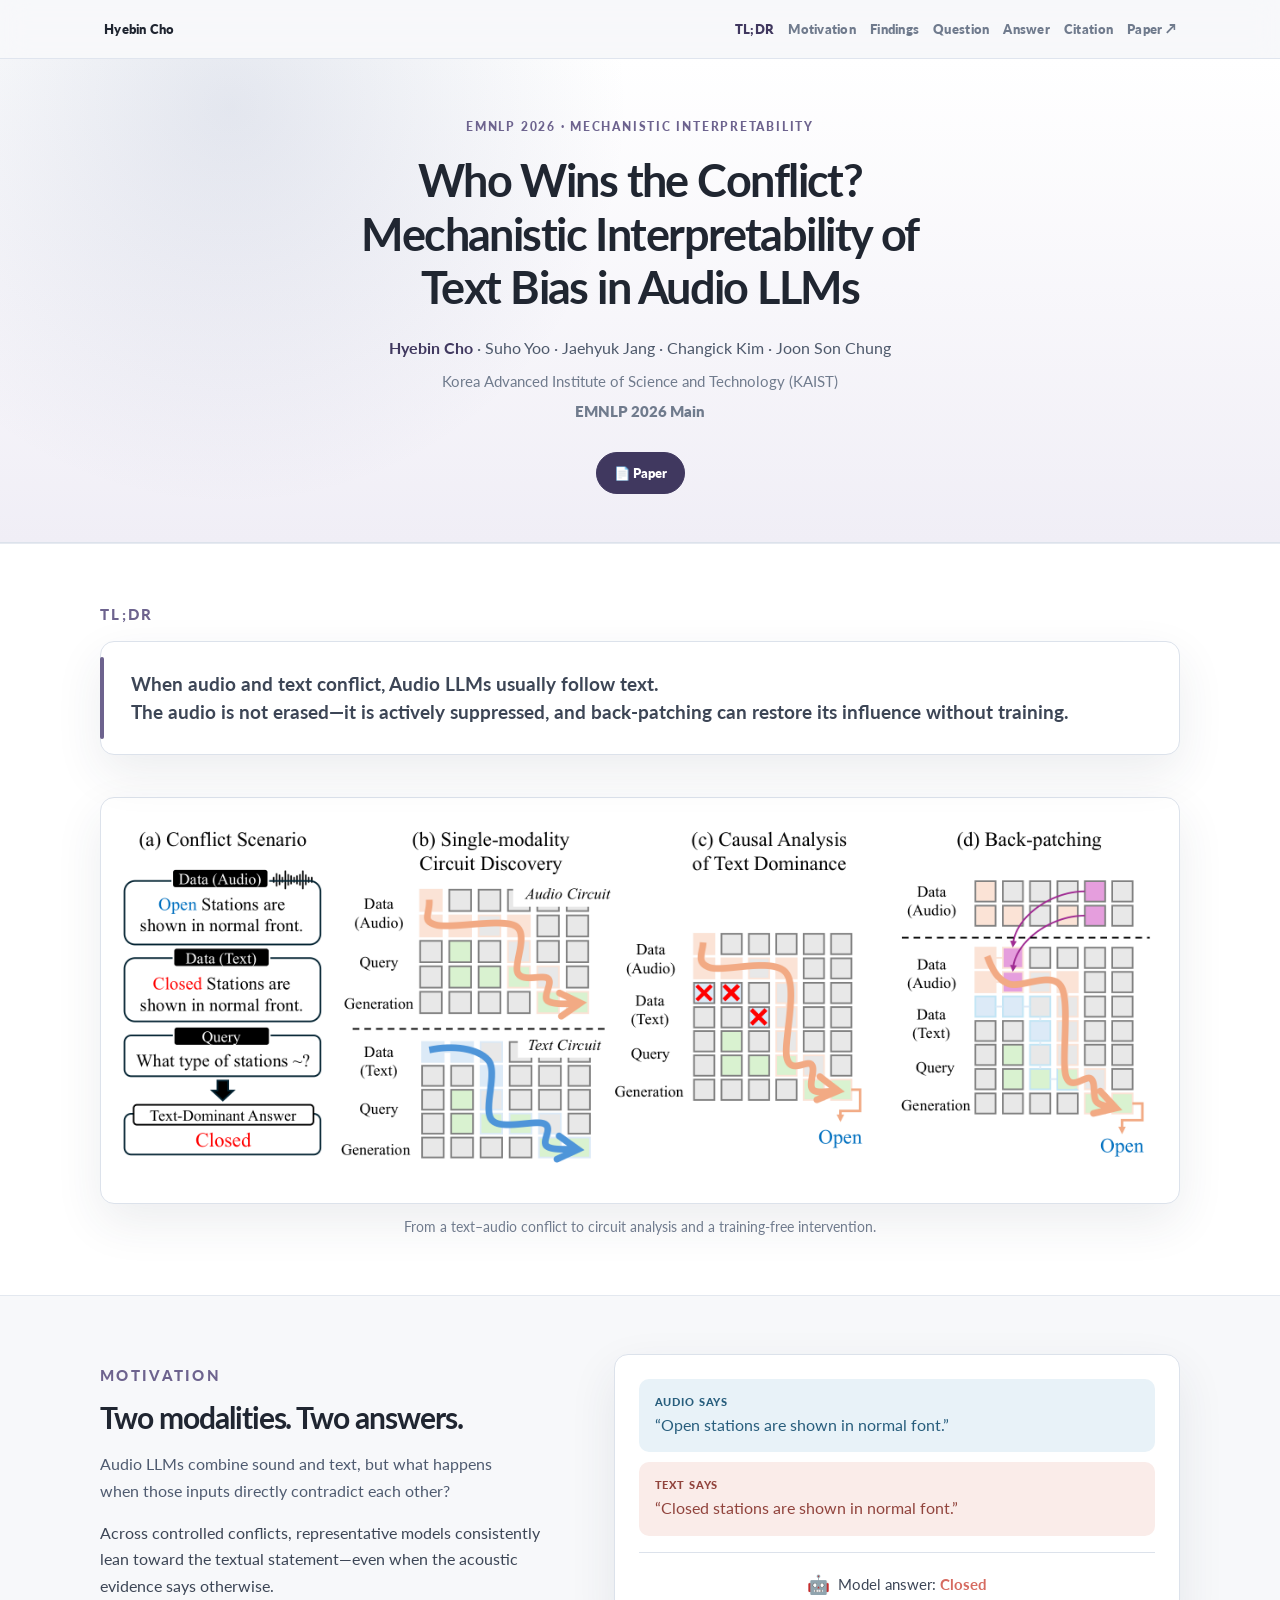
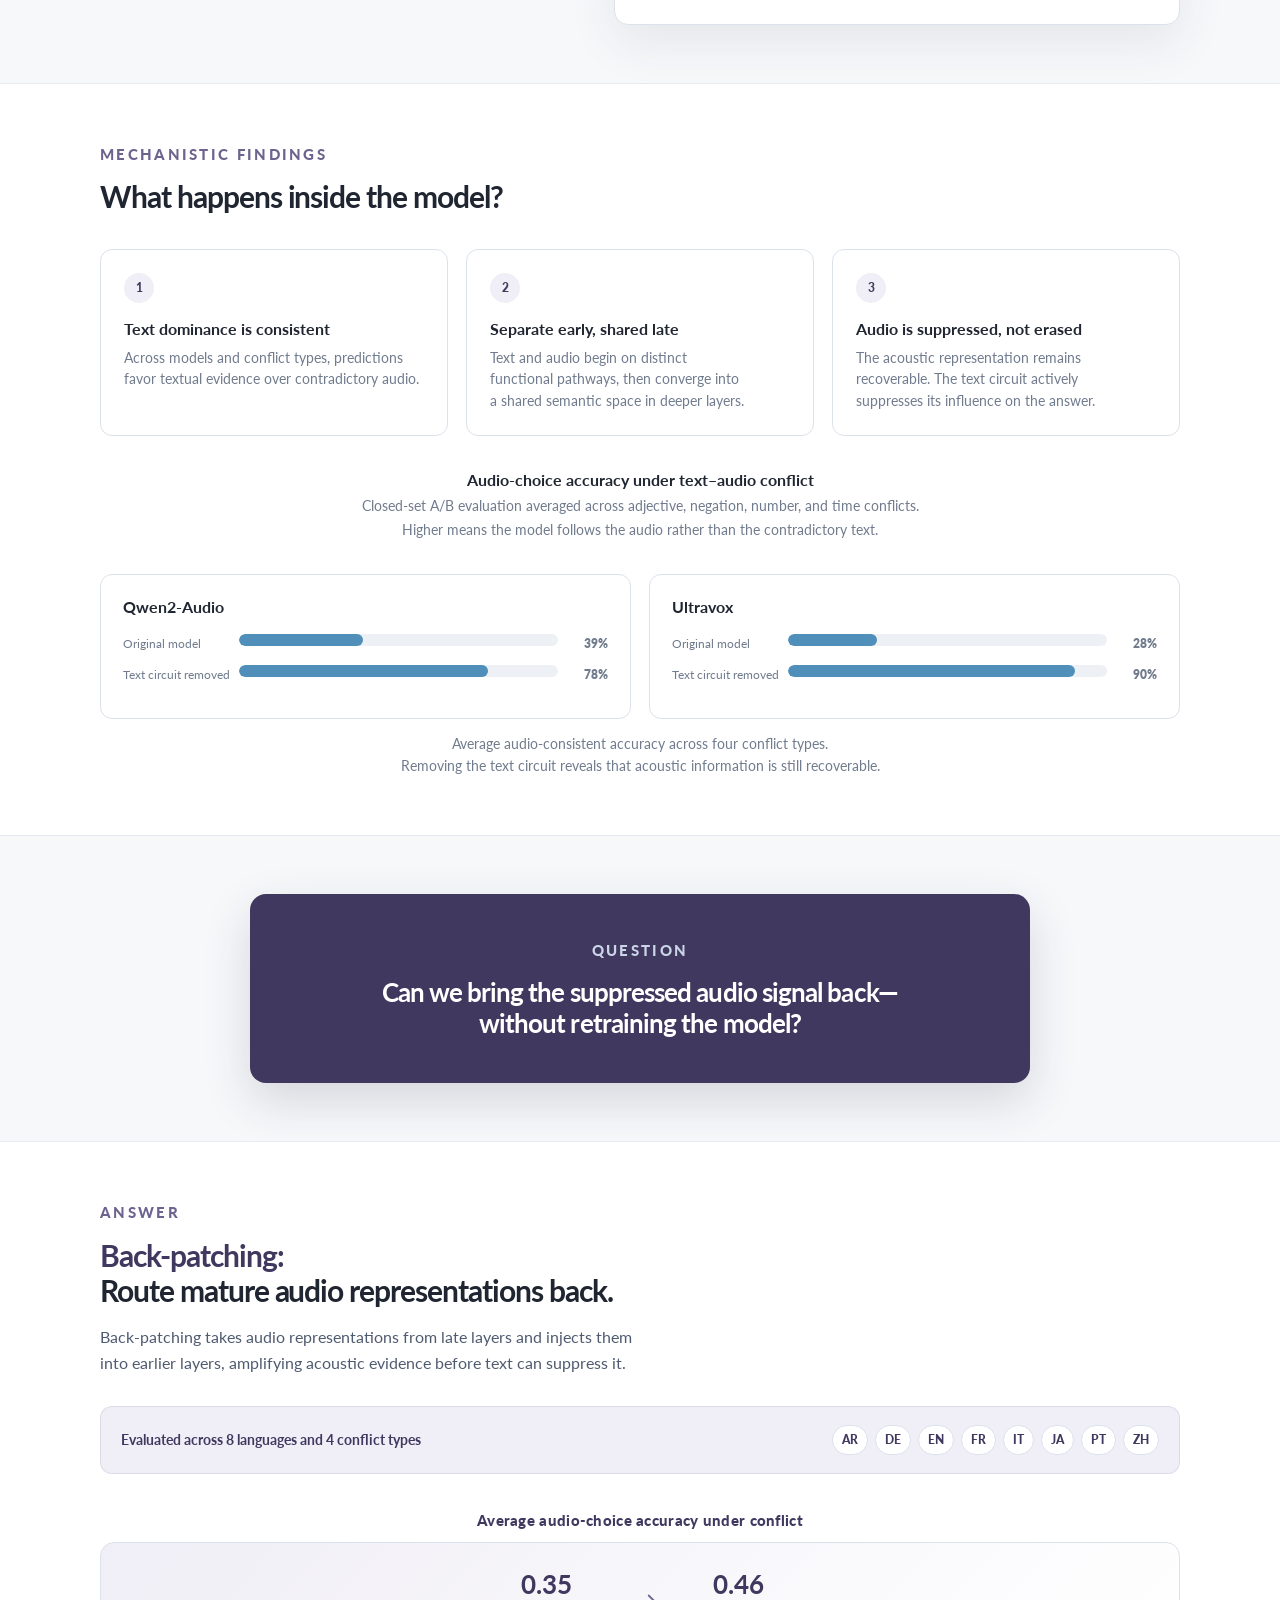
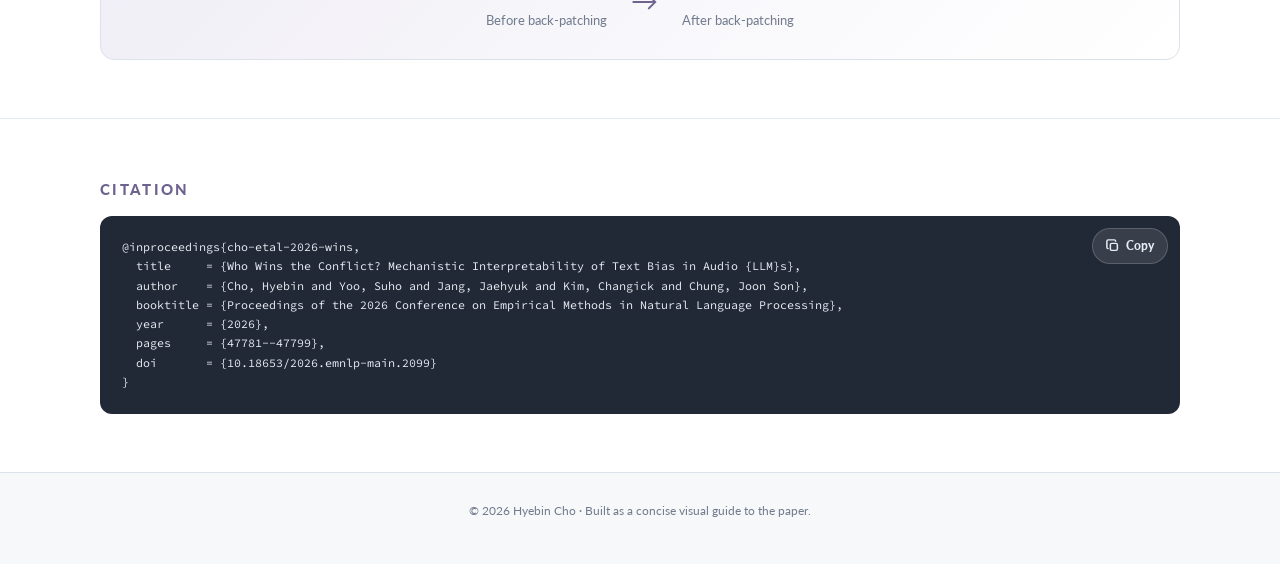
==== projects/conflict/index.html @ 340e1cdc "Add research project pages and polish portfolio" ====
<!doctype html>
<html lang="en">
	<head>
		<meta charset="utf-8" />
		<meta name="viewport" content="width=device-width, initial-scale=1" />
		<title>Who Wins the Conflict? Mechanistic Interpretability of Text Bias in Audio LLMs</title>
		<meta name="description" content="A visual summary of why Audio LLMs favor text over conflicting acoustic evidence and how back-patching restores balance." />
		<link rel="canonical" href="https://hyebin-c.github.io/projects/conflict/" />
		<meta property="og:title" content="Who Wins the Conflict?" />
		<meta property="og:description" content="Why Audio LLMs favor text over conflicting acoustic evidence—and how back-patching restores balance." />
		<meta property="og:image" content="https://hyebin-c.github.io/images/projects/conflict/overview.png" />
		<meta property="og:url" content="https://hyebin-c.github.io/projects/conflict/" />
		<meta property="og:type" content="website" />
		<link rel="stylesheet" href="../../assets/css/project-page.css" />
	</head>
	<body class="theme-conflict">
		<nav class="topbar" aria-label="Project navigation">
			<div class="topbar-inner">
				<a class="brand" href="../../">Hyebin Cho</a>
				<div class="topbar-links">
					<a href="#tldr">TL;DR</a>
					<a href="#motivation">Motivation</a>
					<a href="#findings">Findings</a>
					<a href="#question">Question</a>
					<a href="#answer">Answer</a>
					<a href="#citation">Citation</a>
					<a href="https://arxiv.org/abs/2606.18924" target="_blank" rel="noreferrer">Paper ↗</a>
				</div>
			</div>
		</nav>

		<header class="hero">
			<div class="hero-inner">
				<p class="eyebrow">EMNLP 2026 · Mechanistic Interpretability</p>
				<h1 class="conflict-title">
					<span>Who Wins the Conflict?</span>
					<span>Mechanistic Interpretability of</span>
					<span>Text Bias in Audio LLMs</span>
				</h1>
				<p class="authors"><strong>Hyebin Cho</strong> · Suho Yoo · Jaehyuk Jang · Changick Kim · Joon Son Chung</p>
				<p class="affiliation">Korea Advanced Institute of Science and Technology (KAIST)</p>
				<p class="venue">EMNLP 2026 Main</p>
				<div class="button-row">
					<a class="button" href="https://arxiv.org/abs/2606.18924" target="_blank" rel="noreferrer">📄 Paper</a>
				</div>
			</div>
		</header>

		<main>
			<section class="section white" id="tldr">
				<div class="container wide">
					<p class="section-label">TL;DR</p>
					<p class="tldr">When audio and text conflict, Audio LLMs usually follow text.<br />The audio is not erased—it is actively suppressed, and back-patching can restore its influence without training.</p>
					<figure class="figure">
						<div class="figure-frame">
							<img src="../../images/projects/conflict/overview.png" alt="Overview of conflict construction, modality circuit discovery, causal analysis, and back-patching" />
						</div>
						<figcaption>From a text–audio conflict to circuit analysis and a training-free intervention.</figcaption>
					</figure>
				</div>
			</section>

			<section class="section" id="motivation">
				<div class="container wide two-column">
					<div>
						<p class="section-label">Motivation</p>
						<h2>Two modalities. Two answers.</h2>
						<p class="lead">Audio LLMs combine sound and text, but what happens when those inputs directly contradict each other?</p>
						<p>Across controlled conflicts, representative models consistently lean toward the textual statement—even when the acoustic evidence says otherwise.</p>
					</div>
					<div class="conflict-demo">
						<div class="signal audio"><span class="signal-label">Audio says</span>“Open stations are shown in normal font.”</div>
						<div class="signal text"><span class="signal-label">Text says</span>“Closed stations are shown in normal font.”</div>
						<div class="model-answer"><span class="model-icon" aria-hidden="true">🤖</span><span>Model answer: <strong>Closed</strong></span></div>
					</div>
				</div>
			</section>

			<section class="section white" id="findings">
				<div class="container wide">
					<p class="section-label">Mechanistic Findings</p>
					<h2>What happens inside the model?</h2>
					<div class="answer-grid">
						<article class="answer-card">
							<span class="answer-number">1</span>
							<h3>Text dominance is consistent</h3>
							<p>Across models and conflict types, predictions favor textual evidence over contradictory audio.</p>
						</article>
						<article class="answer-card">
							<span class="answer-number">2</span>
							<h3>Separate early, shared late</h3>
							<p>Text and audio begin on distinct functional pathways, then converge into a shared semantic space in deeper layers.</p>
						</article>
						<article class="answer-card">
							<span class="answer-number">3</span>
							<h3>Audio is suppressed, not erased</h3>
							<p>The acoustic representation remains recoverable. The text circuit actively suppresses its influence on the answer.</p>
						</article>
					</div>

					<div class="metric-heading">
						<h3>Audio-choice accuracy under text–audio conflict</h3>
						<p>Closed-set A/B evaluation averaged across adjective, negation, number, and time conflicts.<br />Higher means the model follows the audio rather than the contradictory text.</p>
					</div>

					<div class="comparison">
						<div class="comparison-panel">
							<h3>Qwen2-Audio</h3>
							<div class="bar-row"><span class="bar-label">Original model</span><div class="bar-track"><div class="bar-fill audio" style="width: 39%"></div></div><span class="bar-value">39%</span></div>
							<div class="bar-row"><span class="bar-label">Text circuit removed</span><div class="bar-track"><div class="bar-fill audio" style="width: 78%"></div></div><span class="bar-value">78%</span></div>
						</div>
						<div class="comparison-panel">
							<h3>Ultravox</h3>
							<div class="bar-row"><span class="bar-label">Original model</span><div class="bar-track"><div class="bar-fill audio" style="width: 28%"></div></div><span class="bar-value">28%</span></div>
							<div class="bar-row"><span class="bar-label">Text circuit removed</span><div class="bar-track"><div class="bar-fill audio" style="width: 90%"></div></div><span class="bar-value">90%</span></div>
						</div>
					</div>
					<p class="evidence-caption">Average audio-consistent accuracy across four conflict types.<br />Removing the text circuit reveals that acoustic information is still recoverable.</p>
				</div>
			</section>

			<section class="section" id="question">
				<div class="container">
					<div class="question-box">
						<p class="section-label">Question</p>
						<h2>Can we bring the suppressed audio signal back—<br />without retraining the model?</h2>
					</div>
				</div>
			</section>

			<section class="section white" id="answer">
				<div class="container wide">
					<p class="section-label">Answer</p>
					<h2><span class="method-name">Back-patching:</span><br />Route mature audio representations back.</h2>
					<p class="lead">Back-patching takes audio representations from late layers and injects them into earlier layers, amplifying acoustic evidence before text can suppress it.</p>

					<div class="language-strip">
						<strong>Evaluated across 8 languages and 4 conflict types</strong>
						<div class="language-chips" aria-label="Evaluated languages">
							<span class="language-chip">AR</span>
							<span class="language-chip">DE</span>
							<span class="language-chip">EN</span>
							<span class="language-chip">FR</span>
							<span class="language-chip">IT</span>
							<span class="language-chip">JA</span>
							<span class="language-chip">PT</span>
							<span class="language-chip">ZH</span>
						</div>
					</div>

					<div class="result-block">
						<p class="result-label">Average audio-choice accuracy under conflict</p>
						<div class="result-arrow" aria-label="Average audio-choice accuracy under conflict improves from 0.35 to 0.46 with back-patching">
							<div><strong>0.35</strong><span>Before back-patching</span></div>
							<div class="arrow">→</div>
							<div><strong>0.46</strong><span>After back-patching</span></div>
						</div>
					</div>
				</div>
			</section>

			<section class="section white" id="citation">
				<div class="container wide">
					<p class="section-label">Citation</p>
					<div class="citation-wrap">
						<button class="copy-button" type="button" data-copy-target="#conflict-bibtex" aria-label="Copy BibTeX"><svg viewBox="0 0 16 16" aria-hidden="true"><rect x="5" y="5" width="8" height="8" rx="1.5"></rect><path d="M3 11H2.5A1.5 1.5 0 0 1 1 9.5v-7A1.5 1.5 0 0 1 2.5 1h7A1.5 1.5 0 0 1 11 2.5V3"></path></svg><span class="copy-label">Copy</span></button>
						<pre class="citation" id="conflict-bibtex">@inproceedings{cho-etal-2026-wins,
  title     = {Who Wins the Conflict? Mechanistic Interpretability of Text Bias in Audio {LLM}s},
  author    = {Cho, Hyebin and Yoo, Suho and Jang, Jaehyuk and Kim, Changick and Chung, Joon Son},
  booktitle = {Proceedings of the 2026 Conference on Empirical Methods in Natural Language Processing},
  year      = {2026},
  pages     = {47781--47799},
  doi       = {10.18653/2026.emnlp-main.2099}
}</pre>
					</div>
				</div>
			</section>
		</main>

		<footer>© 2026 Hyebin Cho · Built as a concise visual guide to the paper.</footer>
		<script src="../../assets/js/project-page.js"></script>
	</body>
</html>
---- assets/css/project-page.css ----
@import url("https://fonts.googleapis.com/css?family=Lato:400,400italic,700,700italic,900|Source+Code+Pro:400");

:root {
	--accent: #5b6f9e;
	--accent-dark: #2f4168;
	--accent-soft: #edf1f7;
	--ink: #202631;
	--text: #3d4656;
	--muted: #707b8d;
	--line: #dce2eb;
	--paper: #ffffff;
	--page: #f7f8fa;
	--audio: #4f8fb9;
	--audio-soft: #e8f2f8;
	--text-signal: #d66b61;
	--text-soft: #faece9;
	--shadow: 0 18px 48px rgba(42, 54, 78, 0.09);
}

* {
	box-sizing: border-box;
}

html {
	scroll-behavior: smooth;
}

body {
	background: var(--page);
	color: var(--text);
	font-family: "Lato", Arial, sans-serif;
	font-size: 16px;
	line-height: 1.68;
	margin: 0;
}

body.theme-conflict {
	--accent: #6d638e;
	--accent-dark: #40385f;
	--accent-soft: #f0eef6;
}

a {
	color: var(--accent-dark);
	text-decoration-color: rgba(47, 65, 104, 0.3);
	text-underline-offset: 0.18em;
}

a:hover {
	color: var(--accent);
}

img {
	display: block;
	max-width: 100%;
}

.topbar {
	backdrop-filter: blur(14px);
	background: rgba(247, 248, 250, 0.88);
	border-bottom: 1px solid rgba(220, 226, 235, 0.85);
	position: sticky;
	top: 0;
	z-index: 20;
}

.topbar-inner {
	align-items: center;
	display: flex;
	justify-content: space-between;
	margin: 0 auto;
	max-width: 1120px;
	min-height: 58px;
	overflow: hidden;
	padding: 0 24px;
}

.brand,
.topbar-links a {
	font-size: 0.84rem;
	font-weight: 800;
	letter-spacing: 0.02em;
	text-decoration: none;
}

.brand {
	color: var(--ink);
	flex: 0 0 auto;
	margin-right: 24px;
}

.topbar-links {
	display: flex;
	flex: 1 1 auto;
	gap: 14px;
	justify-content: flex-end;
	overflow-x: auto;
	scrollbar-width: none;
	white-space: nowrap;
}

.topbar-links::-webkit-scrollbar {
	display: none;
}

.topbar-links a {
	color: var(--muted);
	transition: color 0.16s ease;
}

.topbar-links a.active {
	color: var(--accent-dark);
}

.hero {
	background:
		radial-gradient(circle at 18% 10%, rgba(91, 111, 158, 0.16), transparent 35%),
		linear-gradient(180deg, #fff 0%, var(--accent-soft) 100%);
	border-bottom: 1px solid var(--line);
	padding: 58px 24px 48px;
	text-align: center;
}

.hero-inner {
	margin: 0 auto;
	max-width: 900px;
}

.eyebrow,
.section-label {
	color: var(--accent);
	font-size: 0.74rem;
	font-weight: 900;
	letter-spacing: 0.15em;
	text-transform: uppercase;
}

.section-label {
	font-size: 0.96rem;
}

.eyebrow {
	margin: 0 0 18px;
}

h1,
h2,
h3,
p {
	margin-top: 0;
}

h1,
h2,
h3,
.tldr,
.lead,
.question-detail,
.answer-card p {
	text-wrap: balance;
}

p,
figcaption {
	text-wrap: pretty;
}

h1,
h2,
h3 {
	color: var(--ink);
	line-height: 1.18;
}

h1 {
	font-size: clamp(1.75rem, 4vw, 2.8rem);
	letter-spacing: -0.035em;
	margin-bottom: 15px;
}

.conflict-title {
	line-height: 1.12;
	margin-bottom: 22px;
}

.conflict-title span {
	display: block;
}

.conflict-title span + span {
	margin-top: 0.08em;
}

.tracing-title span {
	display: block;
}

.tracing-title span + span {
	margin-top: 0.08em;
}

.hero-claim {
	color: #526078;
	font-size: clamp(0.96rem, 1.6vw, 1.08rem);
	margin: 0 auto 24px;
	max-width: 760px;
}

.authors {
	color: #4e596b;
	font-size: 1.03rem;
	margin-bottom: 7px;
}

.authors strong {
	color: var(--accent-dark);
}

.affiliation,
.venue {
	color: var(--muted);
	font-size: 0.92rem;
	margin-bottom: 5px;
}

.venue {
	font-weight: 800;
}

.button-row {
	display: flex;
	flex-wrap: wrap;
	gap: 10px;
	justify-content: center;
	margin-top: 28px;
}

.button {
	align-items: center;
	background: var(--accent-dark);
	border: 1px solid var(--accent-dark);
	border-radius: 999px;
	color: #fff;
	display: inline-flex;
	font-size: 0.82rem;
	font-weight: 800;
	gap: 7px;
	padding: 9px 17px;
	text-decoration: none;
	transition: transform 0.16s ease, box-shadow 0.16s ease, background 0.16s ease;
}

.button:hover {
	background: var(--accent);
	box-shadow: 0 8px 20px rgba(47, 65, 104, 0.18);
	color: #fff;
	transform: translateY(-1px);
}

.button.secondary {
	background: rgba(255, 255, 255, 0.7);
	color: var(--accent-dark);
}

.button.secondary:hover {
	background: #fff;
	color: var(--accent-dark);
}

main {
	overflow: hidden;
}

.section {
	border-top: 1px solid rgba(220, 226, 235, 0.7);
	padding: 58px 24px;
}

.section.white {
	background: var(--paper);
}

.container {
	margin: 0 auto;
	max-width: 780px;
}

.container.wide {
	max-width: 1080px;
}

.section-label {
	margin-bottom: 13px;
}

h2 {
	font-size: clamp(1.35rem, 2.8vw, 1.85rem);
	letter-spacing: -0.035em;
	margin-bottom: 15px;
}

h3 {
	font-size: 1.02rem;
	margin-bottom: 8px;
}

.lead {
	color: #4f5b70;
	font-size: 0.98rem;
	max-width: 70ch;
}

.tldr {
	background: var(--paper);
	border: 1px solid var(--line);
	border-radius: 14px;
	box-shadow: var(--shadow);
	font-size: clamp(1.02rem, 1.7vw, 1.18rem);
	font-weight: 700;
	line-height: 1.5;
	margin-bottom: 42px;
	padding: 28px 30px;
	position: relative;
}

.tldr::before {
	background: var(--accent);
	border-radius: 4px;
	content: "";
	height: calc(100% - 30px);
	left: -1px;
	position: absolute;
	top: 15px;
	width: 4px;
}

.figure {
	margin: 36px auto 0;
}

.figure-frame {
	background: #fff;
	border: 1px solid var(--line);
	border-radius: 14px;
	box-shadow: var(--shadow);
	padding: 22px;
}

.figure-frame img {
	margin: 0 auto;
}

figcaption {
	color: var(--muted);
	font-size: 0.88rem;
	line-height: 1.5;
	margin-top: 12px;
	text-align: center;
}

.evidence-caption {
	color: var(--muted);
	font-size: 0.88rem;
	line-height: 1.55;
	margin: 14px auto 0;
	max-width: 760px;
	text-align: center;
}

.two-column {
	align-items: center;
	display: grid;
	gap: 50px;
	grid-template-columns: minmax(0, 0.9fr) minmax(0, 1.1fr);
}

.condition-stack {
	display: grid;
	gap: 10px;
}

.condition {
	align-items: center;
	background: #fff;
	border: 1px solid var(--line);
	border-radius: 10px;
	display: grid;
	gap: 13px;
	grid-template-columns: 42px 1fr;
	padding: 14px 16px;
}

.condition-icon {
	align-items: center;
	background: var(--accent-soft);
	border-radius: 9px;
	color: var(--accent-dark);
	display: flex;
	font-size: 1.1rem;
	height: 42px;
	justify-content: center;
	width: 42px;
}

.condition strong,
.condition span {
	display: block;
}

.condition span {
	color: var(--muted);
	font-size: 0.8rem;
	line-height: 1.4;
}

.question-box {
	background: var(--accent-dark);
	border-radius: 16px;
	box-shadow: 0 18px 48px rgba(34, 45, 70, 0.16);
	color: #fff;
	padding: 44px 48px;
	text-align: center;
}

.question-box .section-label {
	color: #cbd5e8;
}

.question-box h2 {
	color: #fff;
	font-size: clamp(1.2rem, 2.7vw, 1.65rem);
	margin: 0;
}

.question-detail {
	color: #dce4f1;
	font-size: 0.9rem;
	margin: 14px auto 0;
	max-width: 680px;
}

.section-intro {
	margin: 0 auto;
	max-width: 760px;
	text-align: center;
}

.diagnostic-grid {
	display: grid;
	gap: 18px;
	grid-template-columns: repeat(2, 1fr);
	margin-top: 30px;
}

.diagnostic-card {
	background: #fff;
	border: 1px solid var(--line);
	border-radius: 12px;
	padding: 24px;
}

.diagnostic-card.listening {
	border-color: rgba(79, 143, 185, 0.35);
	box-shadow: inset 0 3px 0 var(--audio);
}

.diagnostic-card.shortcut {
	border-color: rgba(214, 107, 97, 0.3);
	box-shadow: inset 0 3px 0 var(--text-signal);
}

.diagnostic-card h3 {
	margin-bottom: 13px;
}

.diagnostic-card p {
	color: var(--muted);
	font-size: 0.88rem;
	margin-bottom: 0;
}

.diagnostic-result {
	align-items: center;
	background: #f7f8fa;
	border-radius: 9px;
	color: var(--ink);
	display: flex;
	font-size: 0.9rem;
	font-weight: 800;
	gap: 10px;
	margin-bottom: 14px;
	padding: 12px 14px;
}

.diagnostic-result strong {
	color: var(--accent-dark);
	font-size: 1.18rem;
}

.evidence-test {
	align-items: stretch;
	display: grid;
	gap: 12px;
	grid-template-columns: repeat(3, 1fr);
	margin-top: 20px;
}

.evidence-condition {
	background: var(--accent-soft);
	border: 1px solid var(--line);
	border-radius: 10px;
	padding: 14px;
	text-align: center;
}

.evidence-condition strong,
.evidence-condition span {
	display: block;
}

.paper-table-wrap {
	background: #fff;
	border: 1px solid var(--line);
	border-radius: 12px;
	box-shadow: var(--shadow);
	margin-top: 24px;
	overflow-x: auto;
}

.paper-table {
	border-collapse: collapse;
	font-size: 0.79rem;
	min-width: 760px;
	width: 100%;
}

.paper-table th,
.paper-table td {
	border-bottom: 1px solid var(--line);
	color: #7a8495;
	padding: 10px 12px;
	text-align: right;
	white-space: nowrap;
}

.paper-table th {
	background: var(--accent-soft);
	color: var(--accent-dark);
	font-size: 0.72rem;
	font-weight: 900;
	letter-spacing: 0.02em;
}

.paper-table th:first-child,
.paper-table th:nth-child(2),
.paper-table .model-cell,
.paper-table .dataset-cell {
	text-align: left;
}

.paper-table tbody tr:last-child td {
	border-bottom: 0;
}

.paper-table .model-cell {
	color: var(--ink);
	font-weight: 900;
	vertical-align: middle;
}

.paper-table .dataset-cell {
	color: #4f5b70;
	font-weight: 700;
}

.paper-table .positive {
	color: #2f7766;
	font-weight: 900;
}

.paper-table .negative {
	color: #a4504a;
	font-weight: 900;
}

.evidence-condition span {
	color: var(--muted);
	font-size: 0.76rem;
	margin-top: 3px;
}

.pathway-flow {
	align-items: center;
	display: grid;
	gap: 14px;
	grid-template-columns: 1fr 1.6fr 1fr 1.8fr 1fr;
	margin: 30px 0 34px;
}

.pathway-node {
	background: #fff;
	border: 1px solid var(--line);
	border-radius: 12px;
	color: var(--ink);
	font-weight: 900;
	padding: 20px 12px;
	text-align: center;
}

.pathway-node span {
	color: var(--muted);
	display: block;
	font-size: 0.72rem;
	font-weight: 400;
	margin-top: 4px;
}

.pathway-arrow {
	color: var(--accent-dark);
	font-weight: 900;
	text-align: center;
}

.pathway-arrow .arrow-glyph {
	color: var(--accent);
	display: block;
	font-size: 2.25rem;
	line-height: 0.9;
}

.pathway-arrow .arrow-label {
	color: var(--muted);
	display: block;
	font-size: 0.78rem;
	font-weight: 700;
	line-height: 1.35;
	margin-top: 8px;
}

.pathway-arrow.trained .arrow-label {
	color: var(--accent-dark);
	font-size: 0.84rem;
	font-weight: 900;
}

.answer-grid {
	display: grid;
	gap: 18px;
	grid-template-columns: repeat(3, 1fr);
	margin-top: 34px;
}

.answer-card {
	background: #fff;
	border: 1px solid var(--line);
	border-radius: 12px;
	padding: 23px;
}

.answer-number {
	align-items: center;
	background: var(--accent-soft);
	border-radius: 999px;
	color: var(--accent-dark);
	display: inline-flex;
	font-size: 0.76rem;
	font-weight: 900;
	height: 30px;
	justify-content: center;
	margin-bottom: 16px;
	width: 30px;
}

.answer-card p {
	color: var(--muted);
	font-size: 0.88rem;
	line-height: 1.55;
	margin-bottom: 0;
}

.stat-row {
	display: grid;
	gap: 12px;
	grid-template-columns: repeat(2, 1fr);
	margin-top: 28px;
}

.stat {
	background: var(--accent-soft);
	border: 1px solid rgba(91, 111, 158, 0.14);
	border-radius: 12px;
	padding: 20px;
	text-align: center;
}

.stat strong {
	color: var(--accent-dark);
	display: block;
	font-size: 1.35rem;
	line-height: 1.2;
}

.stat span {
	color: var(--muted);
	font-size: 0.76rem;
}

.conflict-demo {
	background: #fff;
	border: 1px solid var(--line);
	border-radius: 14px;
	box-shadow: var(--shadow);
	padding: 24px;
}

.signal {
	border-radius: 10px;
	margin-bottom: 10px;
	padding: 14px 16px;
}

.signal.audio {
	background: var(--audio-soft);
	color: #285e7d;
}

.signal.text {
	background: var(--text-soft);
	color: #91443d;
}

.signal-label {
	display: block;
	font-size: 0.68rem;
	font-weight: 900;
	letter-spacing: 0.08em;
	text-transform: uppercase;
}

.model-answer {
	align-items: center;
	border-top: 1px solid var(--line);
	display: flex;
	font-size: 0.92rem;
	gap: 8px;
	justify-content: center;
	margin-top: 16px;
	padding-top: 16px;
	text-align: center;
}

.model-answer strong {
	color: var(--text-signal);
}

.model-icon {
	font-size: 1.15rem;
}

.comparison {
	display: grid;
	gap: 18px;
	grid-template-columns: repeat(2, 1fr);
	margin-top: 32px;
}

.metric-heading {
	margin: 34px auto 0;
	max-width: 760px;
	text-align: center;
}

.metric-heading h3 {
	font-size: 1.02rem;
	margin-bottom: 5px;
}

.metric-heading p {
	color: var(--muted);
	font-size: 0.88rem;
	margin-bottom: 0;
}

.comparison-panel {
	background: #fff;
	border: 1px solid var(--line);
	border-radius: 12px;
	padding: 22px;
}

.comparison-panel h3 {
	margin-bottom: 18px;
}

.bar-row {
	display: grid;
	gap: 8px;
	grid-template-columns: 108px 1fr 42px;
	margin: 11px 0;
}

.bar-label,
.bar-value {
	color: var(--muted);
	font-size: 0.75rem;
}

.bar-value {
	font-weight: 800;
	text-align: right;
}

.bar-track {
	background: #edf0f4;
	border-radius: 999px;
	height: 12px;
	overflow: hidden;
}

.bar-fill {
	background: var(--accent);
	border-radius: inherit;
	height: 100%;
}

.bar-fill.audio {
	background: var(--audio);
}

.result-arrow {
	align-items: center;
	background: linear-gradient(135deg, var(--accent-soft), #fff);
	border: 1px solid var(--line);
	border-radius: 14px;
	display: flex;
	gap: 24px;
	justify-content: center;
	margin-top: 34px;
	padding: 28px;
	text-align: center;
}

.result-block {
	margin-top: 34px;
}

.result-block .result-arrow {
	margin-top: 10px;
}

.result-label {
	color: var(--accent-dark);
	font-size: 0.92rem;
	font-weight: 900;
	letter-spacing: 0.02em;
	margin-bottom: 0;
	text-align: center;
}

.method-name {
	color: var(--accent-dark);
}

.result-arrow strong {
	color: var(--accent-dark);
	font-size: 1.65rem;
	line-height: 1;
}

.result-arrow .arrow {
	color: var(--accent);
	font-size: 1.7rem;
}

.result-arrow span {
	color: var(--muted);
	display: block;
	font-size: 0.82rem;
	margin-top: 7px;
}

.language-strip {
	align-items: center;
	background: var(--accent-soft);
	border: 1px solid rgba(109, 99, 142, 0.14);
	border-radius: 12px;
	display: flex;
	gap: 18px;
	justify-content: space-between;
	margin-top: 30px;
	padding: 18px 20px;
}

.language-strip strong {
	color: var(--accent-dark);
	font-size: 0.9rem;
}

.language-chips {
	display: flex;
	flex-wrap: wrap;
	gap: 7px;
	justify-content: flex-end;
}

.language-chip {
	background: #fff;
	border: 1px solid var(--line);
	border-radius: 999px;
	color: var(--accent-dark);
	font-size: 0.72rem;
	font-weight: 900;
	padding: 4px 9px;
}

.copy-button {
	align-items: center;
	background: rgba(255, 255, 255, 0.1);
	border: 1px solid rgba(255, 255, 255, 0.18);
	border-radius: 999px;
	color: #e8edf5;
	cursor: pointer;
	display: inline-flex;
	font: inherit;
	font-size: 0.76rem;
	font-weight: 900;
	gap: 6px;
	padding: 7px 13px;
	position: absolute;
	right: 12px;
	top: 12px;
	z-index: 1;
}

.copy-button:hover {
	background: rgba(255, 255, 255, 0.18);
}

.copy-button svg {
	fill: none;
	height: 14px;
	stroke: currentColor;
	stroke-width: 1.7;
	width: 14px;
}

.citation-wrap {
	position: relative;
}

.citation {
	background: #222936;
	border-radius: 12px;
	color: #e8edf5;
	font-family: "Source Code Pro", monospace;
	font-size: 0.73rem;
	line-height: 1.65;
	margin: 0;
	overflow-x: auto;
	padding: 22px;
	white-space: pre;
}

footer {
	border-top: 1px solid var(--line);
	color: var(--muted);
	font-size: 0.78rem;
	padding: 28px 24px 42px;
	text-align: center;
}

@media (max-width: 780px) {
	body {
		font-size: 15.5px;
	}

	.hero {
		padding: 48px 20px 42px;
	}

	.section {
		padding: 46px 20px;
	}

	.two-column,
	.answer-grid,
	.comparison,
	.diagnostic-grid {
		grid-template-columns: 1fr;
	}

	.two-column {
		gap: 30px;
	}

	.question-box {
		padding: 34px 24px;
	}

	.figure-frame {
		padding: 12px;
	}

	.stat-row {
		grid-template-columns: 1fr;
	}
}

@media (max-width: 520px) {
	.tldr {
		padding: 23px 22px;
	}

	.bar-row {
		grid-template-columns: 88px 1fr 36px;
	}

	.result-arrow {
		gap: 14px;
		padding: 24px 14px;
	}

	.result-arrow strong {
		font-size: 1.45rem;
	}

	.language-strip {
		align-items: flex-start;
		flex-direction: column;
	}

	.language-chips {
		justify-content: flex-start;
	}

	.pathway-flow {
		grid-template-columns: 1fr;
	}

	.pathway-arrow {
		transform: rotate(90deg);
	}

	.pathway-arrow .arrow-label {
		display: none;
	}
}

@media (max-width: 520px) {
	.evidence-test {
		grid-template-columns: 1fr;
	}
}
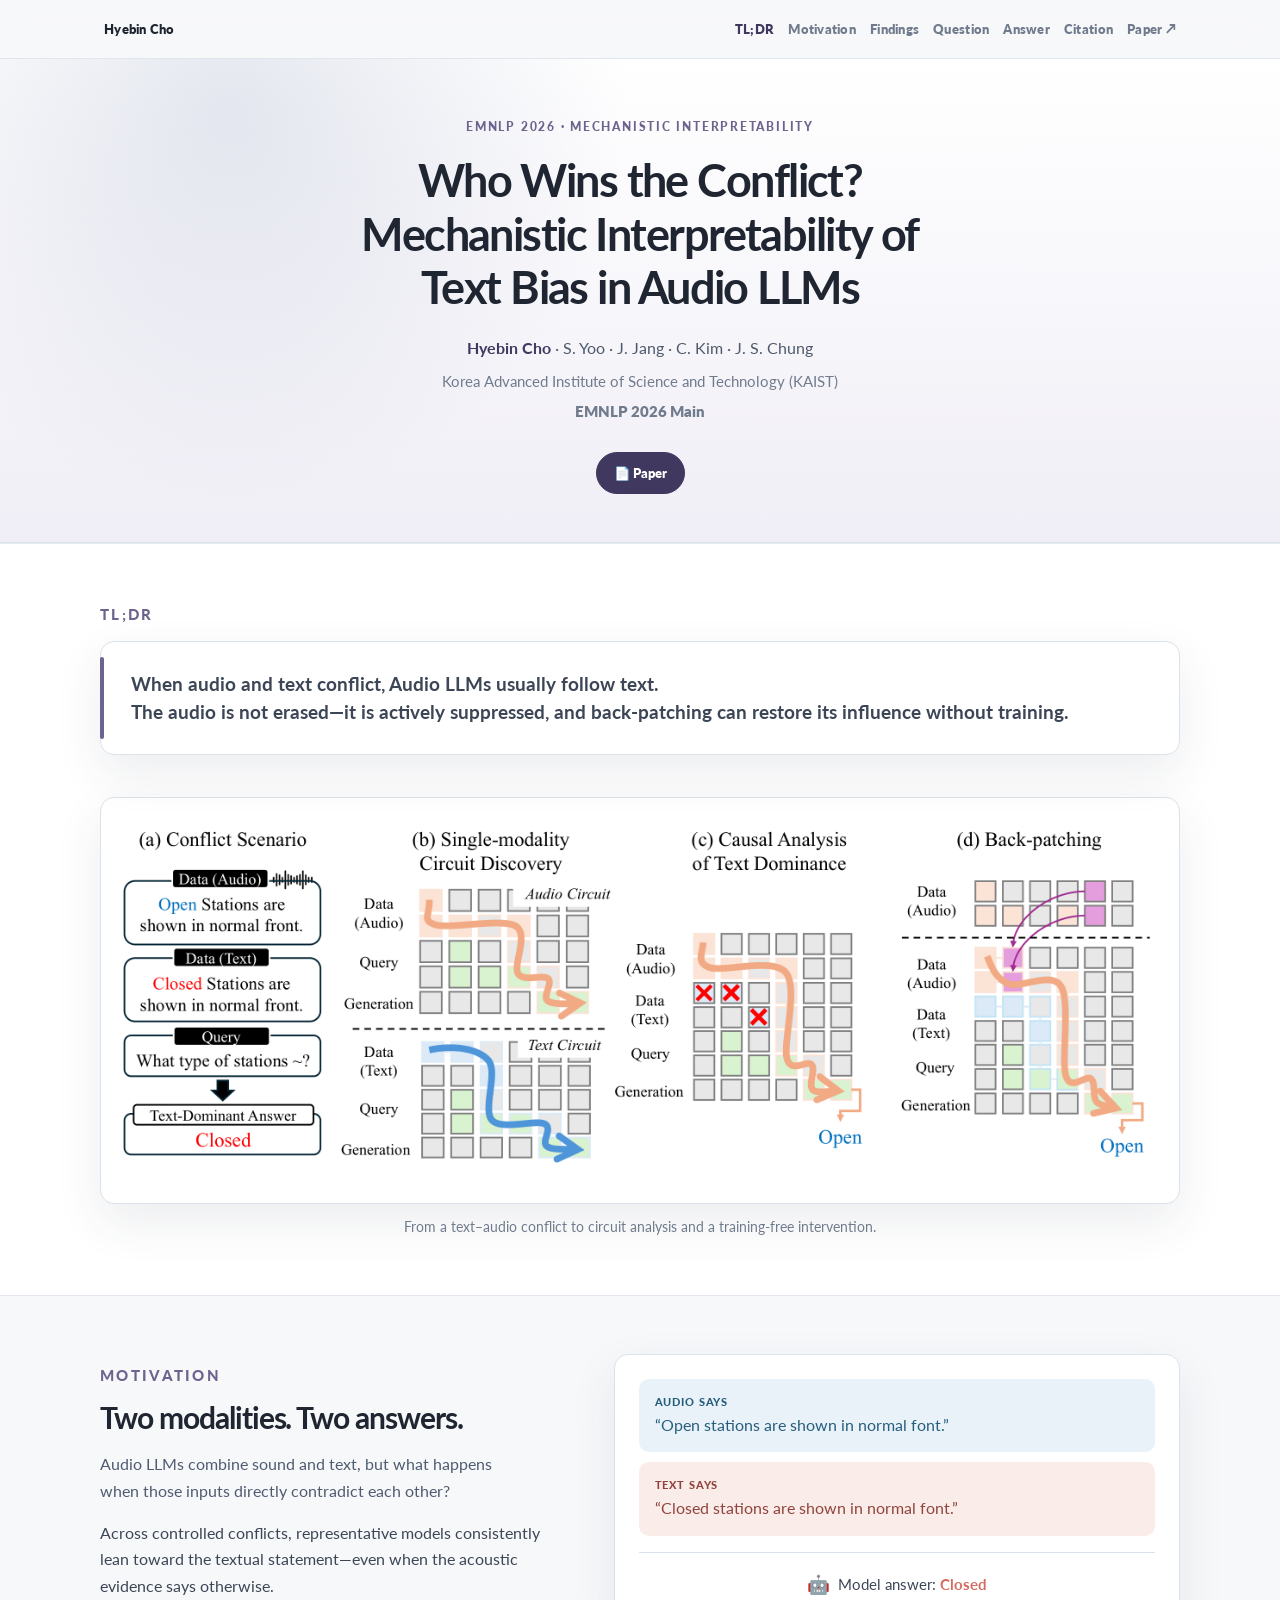
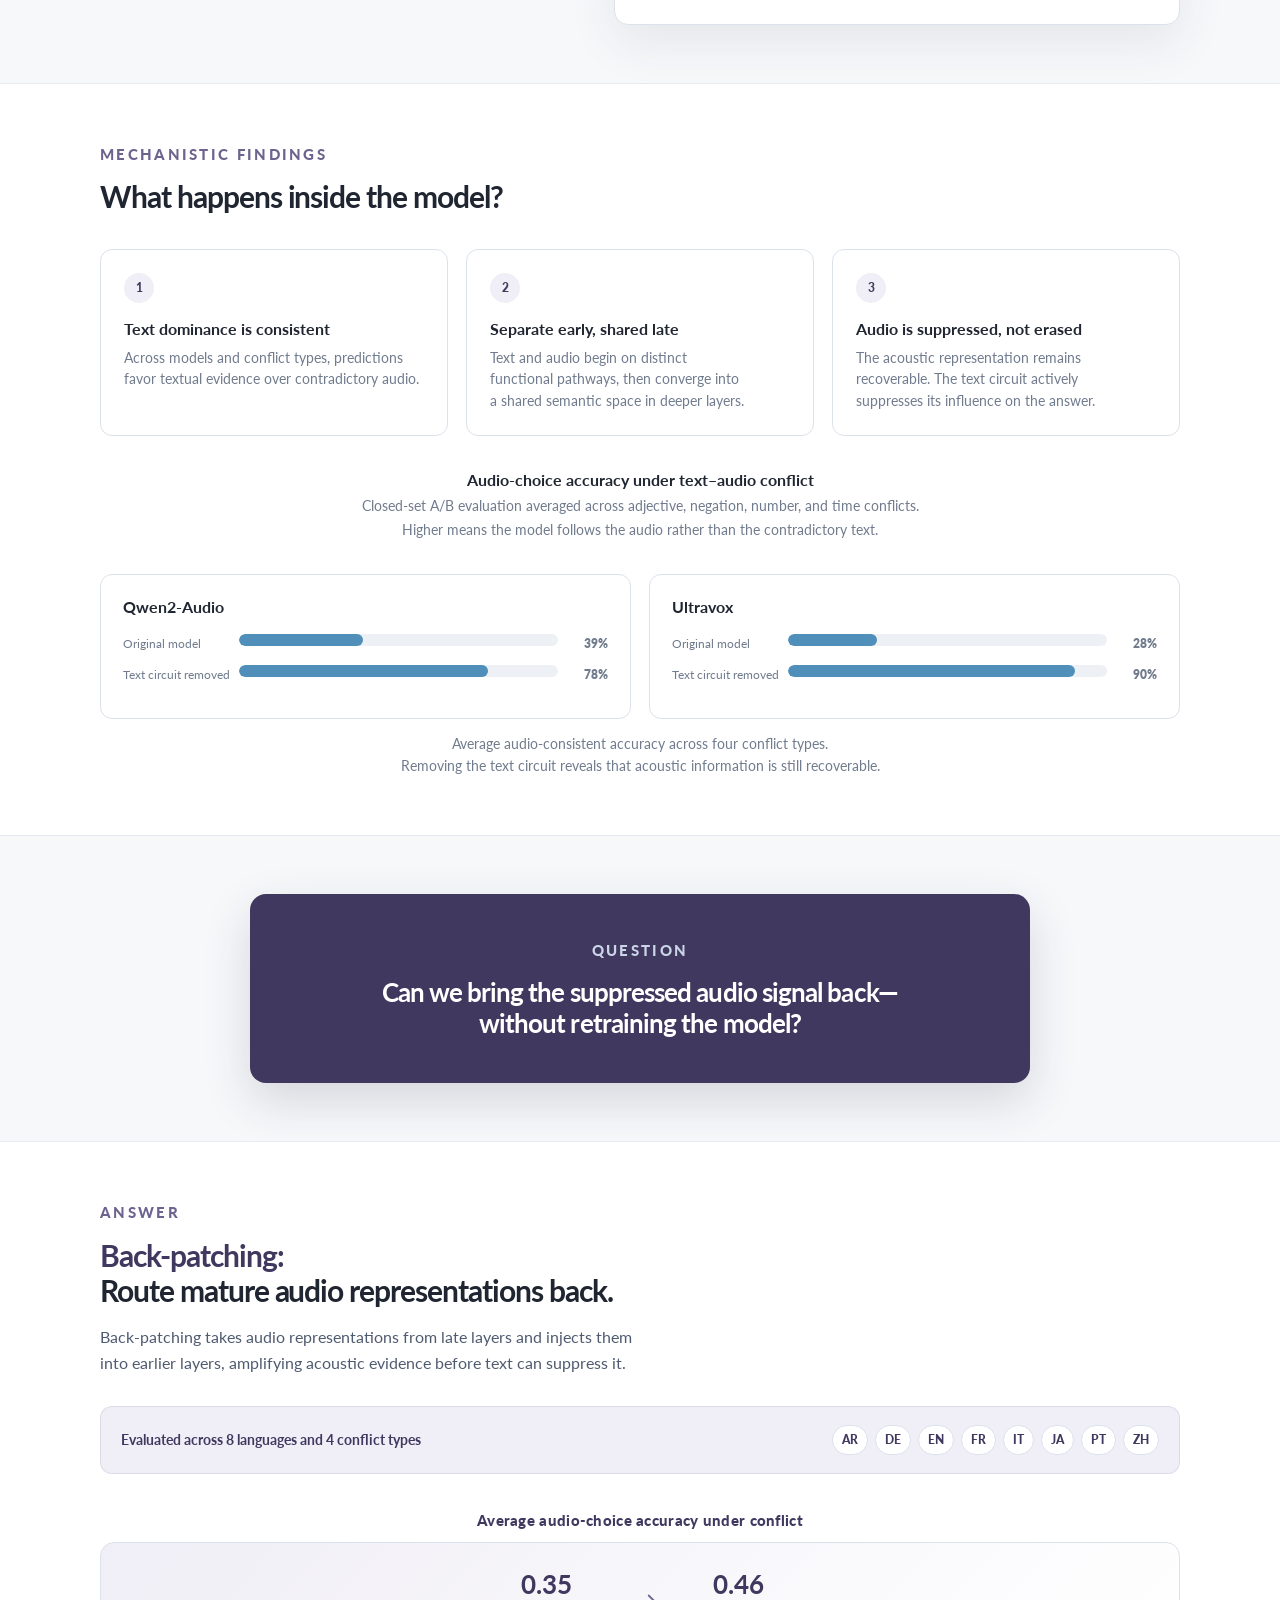
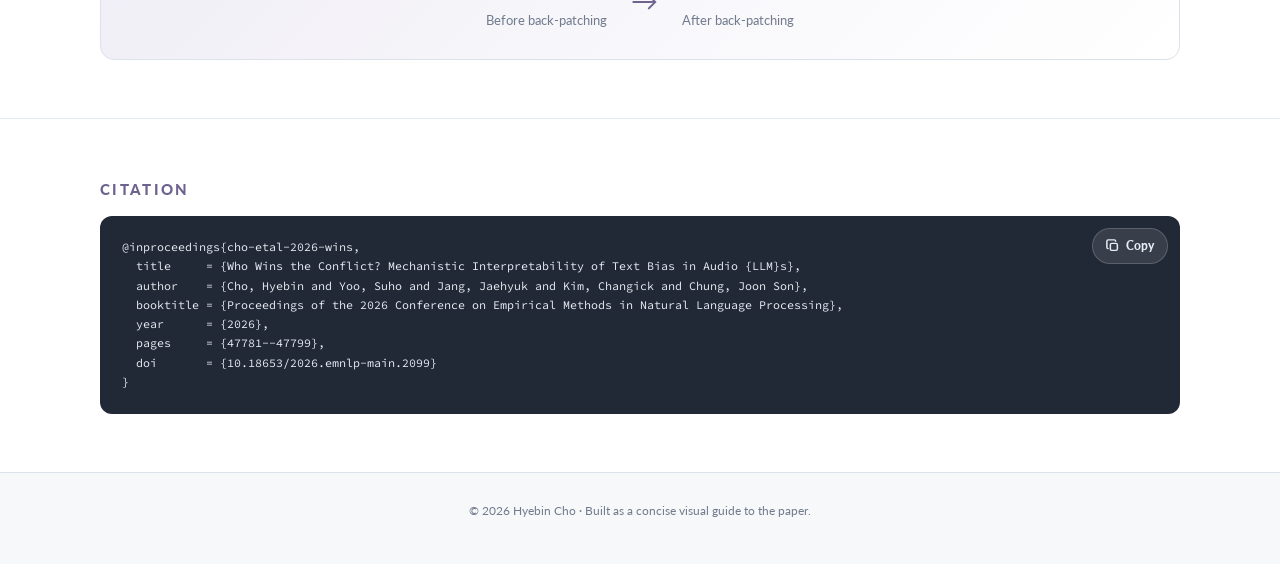
==== commit f87e8b6d: "Refresh publications and site details" ====
--- a/projects/conflict/index.html
+++ b/projects/conflict/index.html
@@ -11,6 +11,7 @@
 		<meta property="og:image" content="https://hyebin-c.github.io/images/projects/conflict/overview.png" />
 		<meta property="og:url" content="https://hyebin-c.github.io/projects/conflict/" />
 		<meta property="og:type" content="website" />
+			<link rel="icon" href="../../favicon.svg" type="image/svg+xml" />
 		<link rel="stylesheet" href="../../assets/css/project-page.css" />
 	</head>
 	<body class="theme-conflict">
@@ -37,7 +38,7 @@
 					<span>Mechanistic Interpretability of</span>
 					<span>Text Bias in Audio LLMs</span>
 				</h1>
-				<p class="authors"><strong>Hyebin Cho</strong> · Suho Yoo · Jaehyuk Jang · Changick Kim · Joon Son Chung</p>
+				<p class="authors"><strong>Hyebin Cho</strong> · <a href="https://suho-yoo.github.io/" target="_blank" rel="noopener noreferrer">S. Yoo</a> · <a href="https://jhyukjang.github.io/" target="_blank" rel="noopener noreferrer">J. Jang</a> · <a href="https://cilabs.kaist.ac.kr/members/professor" target="_blank" rel="noopener noreferrer">C. Kim</a> · <a href="https://mm.kaist.ac.kr/joon/" target="_blank" rel="noopener noreferrer">J. S. Chung</a></p>
 				<p class="affiliation">Korea Advanced Institute of Science and Technology (KAIST)</p>
 				<p class="venue">EMNLP 2026 Main</p>
 				<div class="button-row">
--- a/assets/css/project-page.css
+++ b/assets/css/project-page.css
@@ -212,6 +212,12 @@
 	margin-bottom: 7px;
 }
 
+.authors a,
+.authors a:hover {
+	color: inherit;
+	text-decoration: none;
+}
+
 .authors strong {
 	color: var(--accent-dark);
 }
@@ -350,6 +356,11 @@
 	margin: 0 auto;
 }
 
+.theme-tracing .figure {
+	max-width: 820px;
+	width: 100%;
+}
+
 figcaption {
 	color: var(--muted);
 	font-size: 0.88rem;
@@ -581,6 +592,36 @@
 .paper-table .negative {
 	color: #a4504a;
 	font-weight: 900;
+}
+
+.theme-tracing .paper-table {
+	font-size: 0.9rem;
+	table-layout: fixed;
+}
+
+.theme-tracing .paper-table .model-column {
+	width: 18%;
+}
+
+.theme-tracing .paper-table .dataset-column {
+	width: 12%;
+}
+
+.theme-tracing .paper-table .metric-column {
+	width: 17.5%;
+}
+
+.theme-tracing .paper-table th {
+	font-size: 0.78rem;
+	white-space: normal;
+}
+
+.theme-tracing .paper-table td {
+	font-variant-numeric: tabular-nums;
+}
+
+.theme-tracing .paper-table td:not(.positive):not(.negative):not(.model-cell):not(.dataset-cell) {
+	color: #566176;
 }
 
 .evidence-condition span {
